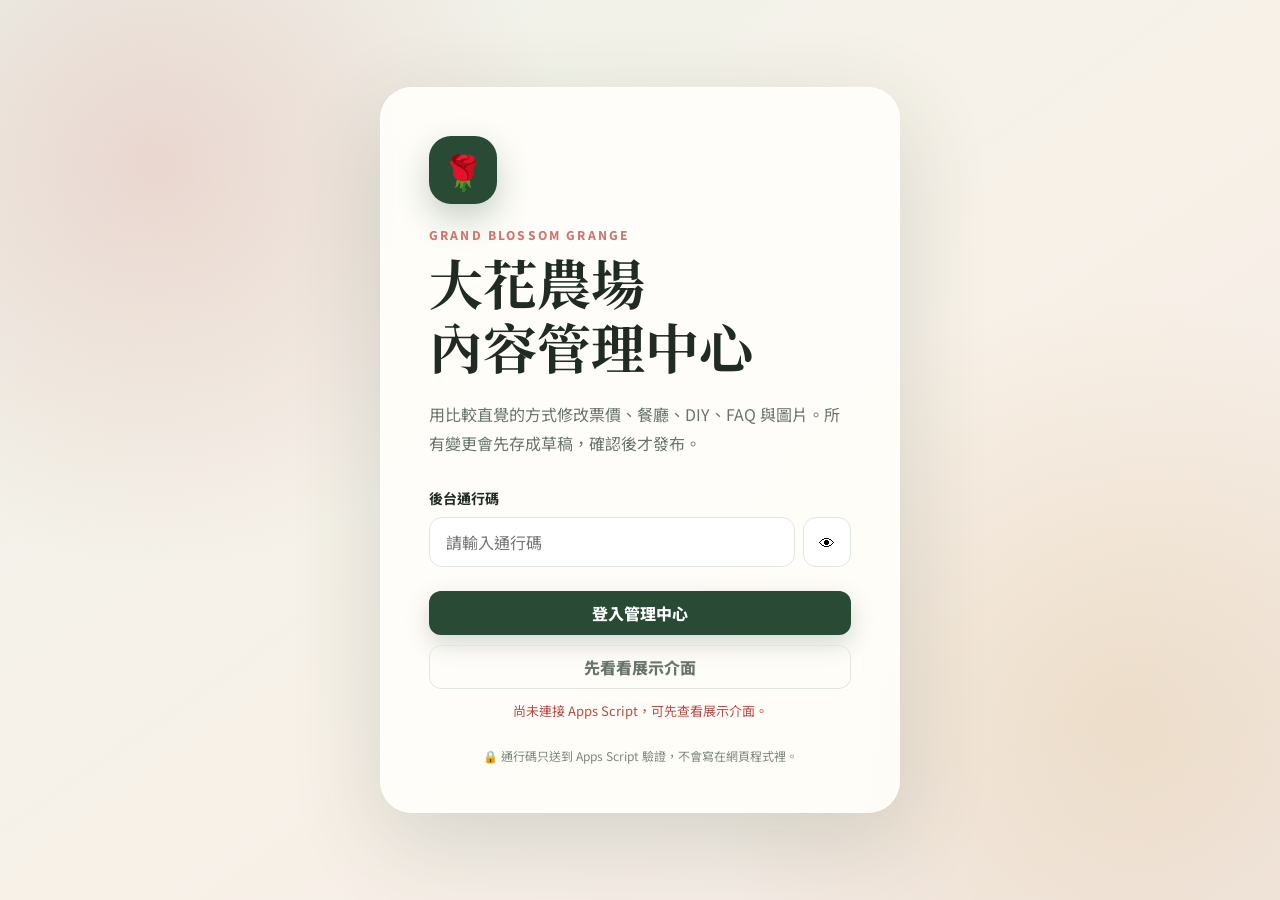
==== admin.html @ 05bc1323 "新增農場專屬內容管理介面" ====
<!DOCTYPE html>
<html lang="zh-Hant">
<head>
    <meta charset="UTF-8">
    <meta name="viewport" content="width=device-width, initial-scale=1.0, viewport-fit=cover">
    <meta name="robots" content="noindex, nofollow">
    <title>大花農場｜內容管理中心</title>
    <link rel="preconnect" href="https://fonts.googleapis.com">
    <link rel="preconnect" href="https://fonts.gstatic.com" crossorigin>
    <link href="https://fonts.googleapis.com/css2?family=Noto+Sans+TC:wght@400;500;600;700;800&family=Noto+Serif+TC:wght@700;900&display=swap" rel="stylesheet">
    <link rel="stylesheet" href="css/admin.css">
</head>
<body>
    <section id="admin-login" class="login-shell" aria-labelledby="login-title">
        <div class="login-card">
            <div class="brand-mark" aria-hidden="true">🌹</div>
            <p class="eyebrow">GRAND BLOSSOM GRANGE</p>
            <h1 id="login-title">大花農場<br>內容管理中心</h1>
            <p class="login-intro">用比較直覺的方式修改票價、餐廳、DIY、FAQ 與圖片。所有變更會先存成草稿，確認後才發布。</p>
            <form id="login-form" class="login-form">
                <label for="admin-passcode">後台通行碼</label>
                <div class="passcode-row">
                    <input id="admin-passcode" name="passcode" type="password" autocomplete="current-password" placeholder="請輸入通行碼" required>
                    <button id="toggle-passcode" class="icon-button" type="button" aria-label="顯示通行碼">👁</button>
                </div>
                <button id="login-button" class="primary-button full-button" type="submit">登入管理中心</button>
                <button id="demo-button" class="ghost-button full-button hidden" type="button">先看看展示介面</button>
                <p id="login-message" class="form-message" role="status"></p>
            </form>
            <p class="security-note">🔒 通行碼只送到 Apps Script 驗證，不會寫在網頁程式裡。</p>
        </div>
    </section>

    <div id="admin-app" class="app-shell hidden">
        <aside class="sidebar">
            <div class="sidebar-brand">
                <span class="sidebar-logo">🌹</span>
                <div><strong>大花農場</strong><small>內容管理中心</small></div>
            </div>
            <nav id="admin-nav" class="side-nav" aria-label="後台分類"></nav>
            <div class="sidebar-help">
                <strong>不知道改哪裡？</strong>
                <p>使用上方搜尋，或從草稿網站點圖片直接跳回欄位。</p>
            </div>
            <button id="logout-button" class="logout-button" type="button">登出</button>
        </aside>

        <div class="workspace">
            <header class="topbar">
                <div>
                    <p id="breadcrumb" class="breadcrumb">管理中心／總覽</p>
                    <h2 id="page-title">網站內容</h2>
                </div>
                <div class="topbar-actions">
                    <span id="connection-badge" class="status-badge">尚未連線</span>
                    <button id="preview-button" class="secondary-button" type="button">👁 草稿預覽</button>
                    <button id="publish-button" class="publish-button" type="button">✅ 發布全部</button>
                </div>
            </header>

            <div id="mobile-nav" class="mobile-nav" aria-label="手機分類"></div>

            <main class="content-area">
                <section class="welcome-panel">
                    <div>
                        <p class="eyebrow">TODAY'S CONTENT</p>
                        <h3>今天想修改什麼？</h3>
                        <p>可以一次改很多項。黃色提示代表草稿尚未發布，正式網站不會立刻改變。</p>
                    </div>
                    <div class="summary-grid">
                        <article><span id="summary-fields">0</span><small>可管理欄位</small></article>
                        <article><span id="summary-dirty">0</span><small>本次修改</small></article>
                        <article><span id="summary-images">0</span><small>圖片欄位</small></article>
                    </div>
                </section>

                <section class="toolbar" aria-label="內容工具">
                    <label class="search-box" for="admin-search"><span>⌕</span><input id="admin-search" type="search" placeholder="搜尋：門票、餐廳、玫瑰花醬、圖片……"></label>
                    <button id="show-dirty-button" class="filter-button" type="button">只看已修改</button>
                </section>

                <section id="editor-heading" class="editor-heading">
                    <div><p id="section-kicker" class="eyebrow">ALL CONTENT</p><h3 id="section-title">全部內容</h3></div>
                    <p id="section-description">選擇左側分類，或直接搜尋要修改的內容。</p>
                </section>

                <div id="editor-content" class="editor-content" aria-live="polite"></div>
                <div id="empty-state" class="empty-state hidden"><span>🌿</span><h3>找不到相符內容</h3><p>換一個關鍵字，或切回「全部內容」看看。</p></div>
            </main>
        </div>

        <footer id="save-bar" class="save-bar">
            <div><strong id="save-count">尚未修改</strong><span id="save-hint">修改後先儲存草稿，再預覽確認。</span></div>
            <button id="discard-button" class="ghost-button" type="button">放棄本次修改</button>
            <button id="save-button" class="primary-button" type="button" disabled>儲存草稿</button>
        </footer>
    </div>

    <div id="confirm-modal" class="modal-backdrop hidden" role="dialog" aria-modal="true" aria-labelledby="confirm-title">
        <div class="confirm-card">
            <button id="confirm-close" class="modal-close" type="button" aria-label="關閉">×</button>
            <div id="confirm-icon" class="confirm-icon">⚠️</div>
            <h2 id="confirm-title">請再次確認</h2>
            <p id="confirm-message"></p>
            <label id="brand-confirm-row" class="confirm-check hidden"><input id="brand-confirm-checkbox" type="checkbox"><span>我已確認這些用語經過 Shao 核決</span></label>
            <div class="confirm-actions"><button id="confirm-cancel" class="ghost-button" type="button">取消</button><button id="confirm-action" class="primary-button" type="button">確定</button></div>
        </div>
    </div>

    <div id="toast" class="toast" role="status" aria-live="polite"></div>

    <script src="js/data.js"></script>
    <script src="js/cloud-config.js"></script>
    <script src="js/admin.js"></script>
</body>
</html>
---- css/admin.css ----
:root {
    --forest: #294b35;
    --forest-dark: #173524;
    --forest-soft: #eaf1e9;
    --rose: #cf746f;
    --rose-soft: #f9e9e5;
    --gold: #c79a47;
    --gold-soft: #fff4cf;
    --ink: #1f2b23;
    --muted: #68746c;
    --line: #dfe6df;
    --canvas: #f4f1ea;
    --paper: #fffefa;
    --danger: #b84b45;
    --shadow: 0 18px 55px rgba(35, 58, 42, .10);
}

* { box-sizing: border-box; }
html { scroll-behavior: smooth; }
body { margin: 0; color: var(--ink); background: var(--canvas); font-family: "Noto Sans TC", sans-serif; }
button, input, textarea, select { font: inherit; }
button { cursor: pointer; }
.hidden { display: none !important; }

.login-shell { min-height: 100vh; display: grid; place-items: center; padding: 32px 18px; background:
    radial-gradient(circle at 12% 18%, rgba(207,116,111,.22), transparent 30%),
    radial-gradient(circle at 88% 80%, rgba(199,154,71,.18), transparent 32%),
    linear-gradient(145deg, #eef3eb 0%, #f8f1e8 55%, #f3e9e5 100%); }
.login-card { width: min(100%, 520px); padding: 48px; border: 1px solid rgba(255,255,255,.85); border-radius: 32px; background: rgba(255,254,250,.92); box-shadow: 0 28px 90px rgba(36,62,43,.16); backdrop-filter: blur(18px); }
.brand-mark { width: 68px; height: 68px; display: grid; place-items: center; margin-bottom: 22px; border-radius: 22px; color: white; background: var(--forest); font-size: 34px; box-shadow: 0 14px 32px rgba(41,75,53,.25); }
.eyebrow { margin: 0 0 7px; color: var(--rose); font-size: 12px; font-weight: 800; letter-spacing: .18em; }
.login-card h1 { margin: 0; font-family: "Noto Serif TC", serif; font-size: clamp(36px, 7vw, 54px); line-height: 1.18; }
.login-intro { margin: 22px 0 30px; color: var(--muted); line-height: 1.8; }
.login-form label { display: block; margin-bottom: 9px; font-size: 14px; font-weight: 700; }
.passcode-row { display: grid; grid-template-columns: 1fr 48px; gap: 8px; margin-bottom: 14px; }
.passcode-row input, .field-control input, .field-control textarea, .field-control select { width: 100%; border: 1.5px solid var(--line); border-radius: 13px; color: var(--ink); background: #fff; outline: none; transition: .2s ease; }
.passcode-row input { min-height: 50px; padding: 0 16px; }
.passcode-row input:focus, .field-control input:focus, .field-control textarea:focus, .field-control select:focus { border-color: var(--forest); box-shadow: 0 0 0 4px rgba(41,75,53,.10); }
.icon-button { border: 1px solid var(--line); border-radius: 13px; background: white; }
.primary-button, .secondary-button, .publish-button, .ghost-button, .filter-button { min-height: 44px; border-radius: 12px; padding: 0 18px; border: 0; font-weight: 800; transition: transform .18s ease, box-shadow .18s ease, opacity .18s ease; }
.primary-button { color: #fff; background: var(--forest); box-shadow: 0 9px 24px rgba(41,75,53,.20); }
.primary-button:hover, .publish-button:hover { transform: translateY(-1px); }
.primary-button:disabled { opacity: .42; cursor: not-allowed; transform: none; box-shadow: none; }
.secondary-button { color: var(--forest); background: var(--forest-soft); }
.publish-button { color: #fff; background: var(--rose); box-shadow: 0 9px 24px rgba(207,116,111,.22); }
.ghost-button { color: var(--muted); border: 1px solid var(--line); background: transparent; }
.full-button { width: 100%; margin-top: 10px; }
.form-message { min-height: 22px; margin: 12px 0 0; color: var(--danger); font-size: 13px; text-align: center; }
.security-note { margin: 24px 0 0; color: #7c877f; font-size: 12px; text-align: center; }

.app-shell { min-height: 100vh; }
.sidebar { position: fixed; inset: 0 auto 0 0; z-index: 30; width: 260px; display: flex; flex-direction: column; padding: 26px 18px 20px; color: #fff; background: linear-gradient(180deg, var(--forest-dark), #244832); }
.sidebar-brand { display: flex; align-items: center; gap: 12px; padding: 0 10px 24px; border-bottom: 1px solid rgba(255,255,255,.12); }
.sidebar-logo { width: 44px; height: 44px; display: grid; place-items: center; border-radius: 14px; background: rgba(255,255,255,.11); font-size: 24px; }
.sidebar-brand strong, .sidebar-brand small { display: block; }
.sidebar-brand strong { font-family: "Noto Serif TC", serif; font-size: 19px; }
.sidebar-brand small { margin-top: 2px; color: rgba(255,255,255,.6); font-size: 11px; }
.side-nav { display: grid; gap: 5px; margin: 20px 0; overflow-y: auto; }
.nav-button { width: 100%; display: flex; align-items: center; gap: 12px; min-height: 46px; padding: 0 13px; color: rgba(255,255,255,.72); border: 0; border-radius: 12px; background: transparent; text-align: left; font-weight: 700; }
.nav-button:hover, .nav-button.active { color: white; background: rgba(255,255,255,.12); }
.nav-button .nav-count { margin-left: auto; padding: 2px 7px; border-radius: 99px; color: rgba(255,255,255,.72); background: rgba(255,255,255,.10); font-size: 11px; }
.sidebar-help { margin-top: auto; padding: 16px; border: 1px solid rgba(255,255,255,.12); border-radius: 16px; background: rgba(255,255,255,.07); }
.sidebar-help strong { font-size: 13px; }
.sidebar-help p { margin: 6px 0 0; color: rgba(255,255,255,.62); font-size: 11px; line-height: 1.6; }
.logout-button { margin-top: 12px; min-height: 42px; color: rgba(255,255,255,.7); border: 0; border-radius: 11px; background: transparent; font-weight: 700; }

.workspace { min-height: 100vh; margin-left: 260px; padding-bottom: 100px; }
.topbar { position: sticky; top: 0; z-index: 20; min-height: 84px; display: flex; justify-content: space-between; align-items: center; gap: 20px; padding: 16px 34px; border-bottom: 1px solid rgba(42,71,51,.10); background: rgba(244,241,234,.91); backdrop-filter: blur(15px); }
.breadcrumb { margin: 0 0 2px; color: var(--muted); font-size: 11px; font-weight: 700; }
.topbar h2 { margin: 0; font-family: "Noto Serif TC", serif; font-size: 26px; }
.topbar-actions { display: flex; align-items: center; gap: 9px; }
.status-badge { padding: 8px 11px; border-radius: 99px; color: #6b5700; background: var(--gold-soft); font-size: 12px; font-weight: 800; }
.status-badge.connected { color: var(--forest); background: var(--forest-soft); }
.status-badge.demo { color: #765c22; background: #fff0c7; }
.mobile-nav { display: none; }
.content-area { width: min(1180px, calc(100% - 52px)); margin: 28px auto; }
.welcome-panel { display: flex; justify-content: space-between; align-items: center; gap: 30px; padding: 30px 34px; border-radius: 24px; color: white; background:
    radial-gradient(circle at 85% 20%, rgba(255,255,255,.15), transparent 26%),
    linear-gradient(135deg, #345f42, #1e432e); box-shadow: var(--shadow); }
.welcome-panel h3 { margin: 2px 0 8px; font-family: "Noto Serif TC", serif; font-size: 29px; }
.welcome-panel p:not(.eyebrow) { max-width: 580px; margin: 0; color: rgba(255,255,255,.68); font-size: 13px; line-height: 1.7; }
.summary-grid { display: grid; grid-template-columns: repeat(3, 90px); gap: 10px; }
.summary-grid article { display: grid; place-items: center; min-height: 78px; padding: 8px; border: 1px solid rgba(255,255,255,.12); border-radius: 16px; background: rgba(255,255,255,.08); }
.summary-grid span { font: 900 24px/1 "Noto Serif TC", serif; }
.summary-grid small { color: rgba(255,255,255,.64); font-size: 10px; }
.toolbar { display: flex; gap: 12px; margin: 24px 0; }
.search-box { flex: 1; min-height: 50px; display: flex; align-items: center; gap: 10px; padding: 0 16px; border: 1px solid var(--line); border-radius: 14px; background: var(--paper); box-shadow: 0 7px 22px rgba(36,58,43,.04); }
.search-box span { color: var(--muted); font-size: 23px; }
.search-box input { width: 100%; border: 0; outline: 0; background: transparent; }
.filter-button { color: var(--forest); border: 1px solid var(--line); background: var(--paper); }
.filter-button.active { color: white; background: var(--forest); }
.editor-heading { display: flex; justify-content: space-between; align-items: end; gap: 20px; margin: 30px 4px 16px; }
.editor-heading h3 { margin: 0; font: 900 28px/1.2 "Noto Serif TC", serif; }
.editor-heading > p { max-width: 480px; margin: 0; color: var(--muted); font-size: 13px; text-align: right; }
.editor-content { display: grid; gap: 16px; }
.section-block { display: grid; gap: 14px; }
.subsection-title { display: flex; align-items: center; gap: 10px; margin: 18px 4px 0; color: var(--forest); font: 800 15px/1.4 "Noto Sans TC", sans-serif; }
.subsection-title::after { content: ""; height: 1px; flex: 1; background: var(--line); }
.field-card { position: relative; display: grid; grid-template-columns: minmax(190px, .65fr) minmax(300px, 1.35fr); gap: 22px; padding: 22px; border: 1px solid var(--line); border-radius: 18px; background: var(--paper); box-shadow: 0 8px 24px rgba(34,54,41,.035); transition: border-color .2s, box-shadow .2s; }
.field-card.changed { border-color: #dfb855; box-shadow: 0 0 0 3px rgba(223,184,85,.12); }
.field-card.brand-warning { border-color: var(--rose); }
.diy-card.changed, .faq-card.changed { border-color: #dfb855; box-shadow: 0 0 0 3px rgba(223,184,85,.12); }
.diy-card.brand-warning, .faq-card.brand-warning { border-color: var(--rose); }
.field-meta { min-width: 0; }
.field-meta h4 { margin: 0 0 7px; font-size: 15px; }
.field-meta .item-name { margin: 0 0 8px; color: var(--muted); font-size: 11px; }
.field-meta .official-value { display: block; padding: 8px 10px; border-radius: 9px; color: #78827b; background: #f2f4f1; font-size: 11px; line-height: 1.5; overflow-wrap: anywhere; }
.field-meta .official-value::before { content: "目前正式："; font-weight: 800; }
.field-control { min-width: 0; }
.field-control input, .field-control textarea, .field-control select { padding: 12px 14px; font-size: 14px; }
.field-control textarea { min-height: 104px; resize: vertical; line-height: 1.7; }
.field-help { margin: 7px 2px 0; color: var(--muted); font-size: 11px; line-height: 1.55; }
.field-warning { margin: 8px 0 0; padding: 8px 10px; border-radius: 9px; color: #8a3430; background: var(--rose-soft); font-size: 11px; font-weight: 700; }
.required-dot { color: var(--rose); }
.switch-row { min-height: 48px; display: flex; align-items: center; gap: 11px; }
.switch { position: relative; width: 48px; height: 27px; flex: 0 0 auto; }
.switch input { position: absolute; opacity: 0; }
.switch span { position: absolute; inset: 0; border-radius: 99px; background: #cbd4cc; transition: .2s; }
.switch span::after { content: ""; position: absolute; top: 3px; left: 3px; width: 21px; height: 21px; border-radius: 50%; background: white; box-shadow: 0 2px 6px rgba(0,0,0,.2); transition: .2s; }
.switch input:checked + span { background: var(--forest); }
.switch input:checked + span::after { transform: translateX(21px); }
.image-field { display: grid; grid-template-columns: 128px 1fr; gap: 14px; }
.image-preview { width: 128px; height: 96px; display: grid; place-items: center; overflow: hidden; border: 1px dashed #bcc9bf; border-radius: 13px; color: #849088; background: #edf2ed; font-size: 11px; }
.image-preview img { width: 100%; height: 100%; object-fit: cover; }
.image-preview img.invalid { display: none; }

.diy-grid { display: grid; grid-template-columns: repeat(2, minmax(0,1fr)); gap: 16px; }
.diy-card, .faq-card { overflow: hidden; border: 1px solid var(--line); border-radius: 20px; background: var(--paper); box-shadow: 0 9px 28px rgba(34,54,41,.04); }
.diy-card.disabled-card { opacity: .72; }
.diy-card-header, .faq-card-header { display: flex; justify-content: space-between; align-items: center; gap: 12px; padding: 17px 20px; background: var(--forest-soft); }
.diy-card-header h4, .faq-card-header h4 { margin: 0; font-size: 15px; }
.diy-card-body, .faq-card-body { display: grid; gap: 14px; padding: 18px 20px; }
.compact-field label { display: block; margin-bottom: 6px; color: var(--muted); font-size: 11px; font-weight: 800; }
.compact-field input, .compact-field textarea { width: 100%; padding: 11px 12px; border: 1px solid var(--line); border-radius: 11px; outline: none; background: white; }
.compact-field textarea { min-height: 92px; resize: vertical; line-height: 1.6; }
.compact-field input:focus, .compact-field textarea:focus { border-color: var(--forest); box-shadow: 0 0 0 3px rgba(41,75,53,.09); }
.two-column-fields { display: grid; grid-template-columns: 1fr 1fr; gap: 10px; }
.card-footer { display: flex; justify-content: space-between; align-items: center; padding: 13px 20px; border-top: 1px solid var(--line); color: var(--muted); font-size: 11px; }
.danger-link { color: var(--danger); border: 0; background: transparent; font-weight: 800; }
.add-card-button { min-height: 120px; border: 2px dashed #b8c8bb; border-radius: 20px; color: var(--forest); background: rgba(255,255,255,.46); font-weight: 800; }
.faq-card-header { align-items: flex-start; }
.faq-number { min-width: 32px; height: 32px; display: grid; place-items: center; border-radius: 10px; color: white; background: var(--forest); font-size: 12px; }
.faq-title-wrap { flex: 1; }
.faq-title-wrap small { display: block; margin-bottom: 3px; color: var(--rose); font-weight: 800; }
.faq-question-field { padding: 13px; border-radius: 13px; background: var(--forest-soft); }
.faq-answer-field { padding: 13px; border-radius: 13px; background: var(--gold-soft); }
.image-grid { display: grid; grid-template-columns: repeat(2, minmax(0,1fr)); gap: 14px; }
.image-grid .field-card { grid-template-columns: 1fr; }
.empty-state { padding: 70px 20px; text-align: center; color: var(--muted); }
.empty-state span { font-size: 42px; }
.empty-state h3 { margin: 12px 0 5px; color: var(--ink); }

.save-bar { position: fixed; z-index: 40; left: 284px; right: 24px; bottom: 18px; min-height: 70px; display: flex; align-items: center; gap: 12px; padding: 12px 14px 12px 20px; border: 1px solid rgba(41,75,53,.14); border-radius: 19px; background: rgba(255,254,250,.96); box-shadow: 0 16px 46px rgba(35,54,42,.18); backdrop-filter: blur(16px); }
.save-bar > div { flex: 1; }
.save-bar strong, .save-bar span { display: block; }
.save-bar strong { font-size: 13px; }
.save-bar span { margin-top: 2px; color: var(--muted); font-size: 10px; }
.modal-backdrop { position: fixed; inset: 0; z-index: 100; display: grid; place-items: center; padding: 18px; background: rgba(18,34,24,.64); backdrop-filter: blur(7px); }
.confirm-card { position: relative; width: min(100%, 480px); padding: 34px; border-radius: 24px; background: var(--paper); box-shadow: 0 28px 90px rgba(0,0,0,.25); text-align: center; }
.modal-close { position: absolute; top: 12px; right: 14px; width: 36px; height: 36px; border: 0; border-radius: 50%; background: #eff2ee; font-size: 21px; }
.confirm-icon { font-size: 40px; }
.confirm-card h2 { margin: 8px 0; font: 900 25px "Noto Serif TC", serif; }
.confirm-card > p { margin: 0; color: var(--muted); line-height: 1.75; }
.confirm-check { display: flex; gap: 10px; align-items: flex-start; margin: 20px 0 0; padding: 13px; border-radius: 12px; color: #7d342f; background: var(--rose-soft); font-size: 13px; text-align: left; }
.confirm-actions { display: grid; grid-template-columns: 1fr 1fr; gap: 10px; margin-top: 24px; }
.toast { position: fixed; z-index: 120; left: 50%; bottom: 105px; max-width: min(92vw, 520px); transform: translate(-50%, 20px); padding: 13px 18px; border-radius: 12px; color: white; background: var(--forest-dark); box-shadow: 0 12px 36px rgba(0,0,0,.22); font-size: 13px; font-weight: 700; opacity: 0; pointer-events: none; transition: .25s; }
.toast.show { transform: translate(-50%, 0); opacity: 1; }
.toast.error { background: var(--danger); }

@media (max-width: 980px) {
    .sidebar { display: none; }
    .workspace { margin-left: 0; }
    .topbar { padding: 14px 18px; }
    .mobile-nav { position: sticky; top: 78px; z-index: 18; display: flex; gap: 7px; padding: 9px 16px; overflow-x: auto; border-bottom: 1px solid var(--line); background: rgba(244,241,234,.96); }
    .mobile-nav .nav-button { width: auto; min-width: max-content; min-height: 38px; padding: 0 13px; color: var(--muted); background: var(--paper); border: 1px solid var(--line); }
    .mobile-nav .nav-button.active { color: white; background: var(--forest); }
    .mobile-nav .nav-count { display: none; }
    .save-bar { left: 14px; right: 14px; bottom: 12px; }
}

@media (max-width: 720px) {
    .login-card { padding: 34px 24px; border-radius: 25px; }
    .topbar { min-height: 72px; }
    .topbar h2 { font-size: 21px; }
    .topbar-actions .status-badge { display: none; }
    .topbar-actions .secondary-button { width: 42px; min-height: 40px; padding: 0; display: grid; place-items: center; overflow: hidden; font-size: 0; }
    .topbar-actions .secondary-button::after { content: "👁"; font-size: 16px; }
    .publish-button { min-height: 40px; padding: 0 13px; font-size: 12px; }
    .mobile-nav { top: 72px; }
    .content-area { width: min(100% - 26px, 1180px); margin-top: 16px; }
    .welcome-panel { display: block; padding: 24px 20px; }
    .welcome-panel h3 { font-size: 24px; }
    .summary-grid { grid-template-columns: repeat(3, 1fr); margin-top: 20px; }
    .toolbar { position: sticky; top: 120px; z-index: 15; padding: 8px 0; background: var(--canvas); }
    .filter-button { padding: 0 12px; font-size: 0; }
    .filter-button::after { content: "已修改"; font-size: 11px; }
    .editor-heading { display: block; }
    .editor-heading > p { margin-top: 8px; text-align: left; }
    .field-card { grid-template-columns: 1fr; gap: 13px; padding: 17px; }
    .field-meta .official-value { max-height: 70px; overflow: auto; }
    .diy-grid, .image-grid { grid-template-columns: 1fr; }
    .image-field { grid-template-columns: 90px 1fr; }
    .image-preview { width: 90px; height: 78px; }
    .save-bar { min-height: 64px; padding-left: 14px; }
    .save-bar #save-hint, .save-bar #discard-button { display: none; }
    .save-bar .primary-button { min-width: 118px; }
}

@media (prefers-reduced-motion: reduce) {
    *, *::before, *::after { scroll-behavior: auto !important; transition: none !important; animation: none !important; }
}
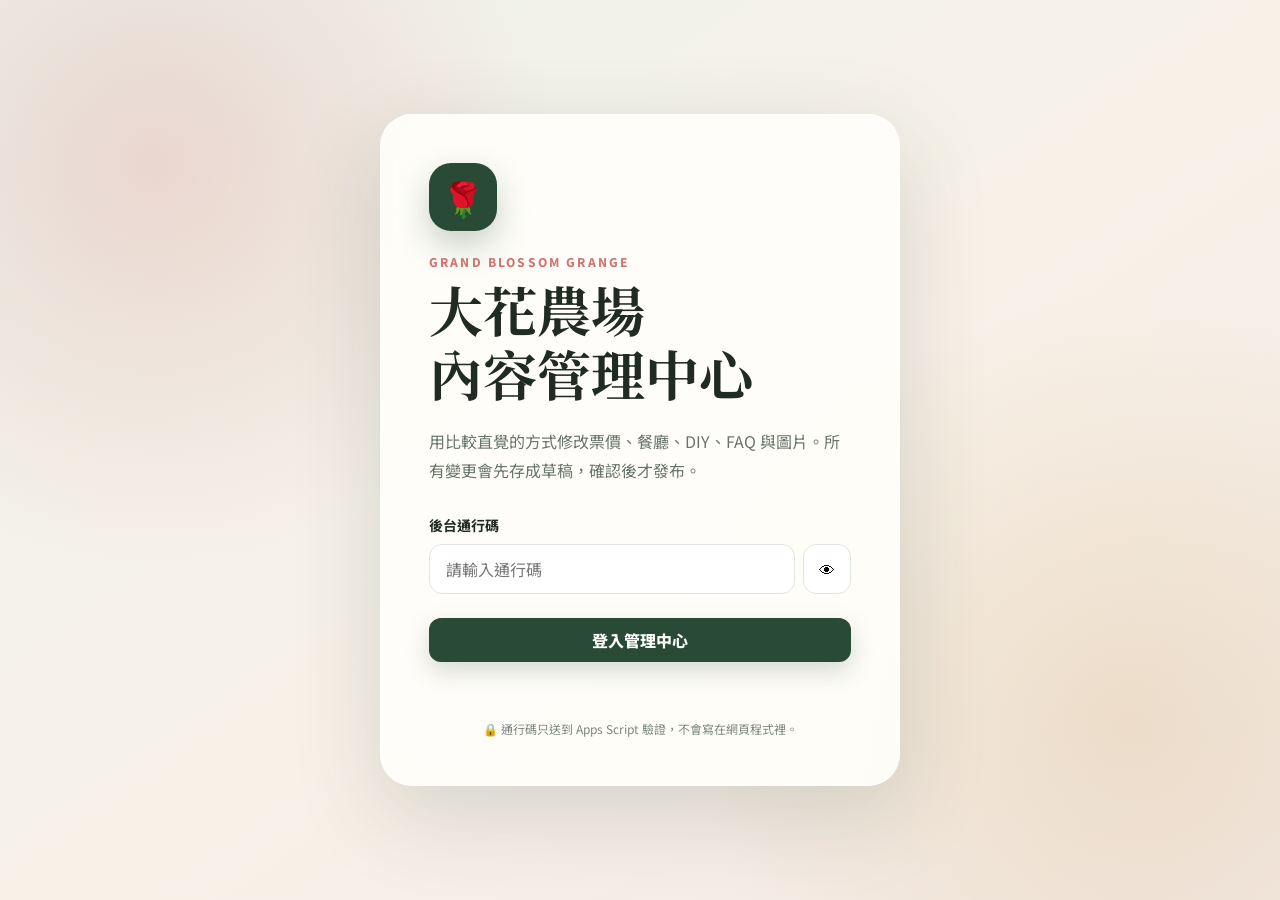
==== commit d04c8d61: "feat: 後台偵測清單並啟動逐步導覽（進度／上一／下一／完成／略過／離開）" ====
--- a/admin.html
+++ b/admin.html
@@ -35,14 +35,15 @@
         <aside class="sidebar">
             <div class="sidebar-brand">
                 <span class="sidebar-logo">🌹</span>
-                <div><strong>大花農場</strong><small>內容管理中心</small></div>
+                <div class="sidebar-brand-text"><strong>大花農場</strong><small>內容管理中心</small></div>
+                <button id="sidebar-toggle" class="sidebar-toggle" type="button" aria-label="收合側邊欄" aria-expanded="true" title="收合側邊欄">‹</button>
             </div>
             <nav id="admin-nav" class="side-nav" aria-label="後台分類"></nav>
             <div class="sidebar-help">
                 <strong>不知道改哪裡？</strong>
                 <p>使用上方搜尋，或從草稿網站點圖片直接跳回欄位。</p>
             </div>
-            <button id="logout-button" class="logout-button" type="button">登出</button>
+            <button id="logout-button" class="logout-button" type="button"><span aria-hidden="true">↪</span><span class="logout-text">登出</span></button>
         </aside>
 
         <div class="workspace">
@@ -58,7 +59,7 @@
                 </div>
             </header>
 
-            <div id="mobile-nav" class="mobile-nav" aria-label="手機分類"></div>
+            <nav id="mobile-nav" class="mobile-nav" aria-label="手機分類"></nav>
 
             <main class="content-area">
                 <section class="welcome-panel">
@@ -96,7 +97,27 @@
         </footer>
     </div>
 
-    <div id="confirm-modal" class="modal-backdrop hidden" role="dialog" aria-modal="true" aria-labelledby="confirm-title">
+    <aside id="image-task-tour" class="image-task-tour hidden" aria-live="polite" aria-label="圖片修改清單導覽">
+        <div class="image-task-tour-head">
+            <div><small id="image-task-tour-progress">修改清單導覽</small><h2 id="image-task-tour-title">圖片修改任務</h2></div>
+            <button id="image-task-tour-close" type="button" aria-label="離開導覽">×</button>
+        </div>
+        <div class="image-task-tour-body">
+            <div id="image-task-tour-preview" class="image-task-tour-preview"><span>圖片預覽</span></div>
+            <p id="image-task-tour-location" class="image-task-tour-location"></p>
+            <p id="image-task-tour-hint" class="image-task-tour-hint">貼上新的圖片網址（https:// 開頭），改完按「完成這項」。</p>
+            <p id="image-task-tour-error" class="image-task-tour-error hidden"></p>
+        </div>
+        <div class="image-task-tour-actions">
+            <button id="image-task-tour-prev" class="ghost-button" type="button">上一項</button>
+            <button id="image-task-tour-done" class="primary-button" type="button">完成這項</button>
+            <button id="image-task-tour-skip" class="ghost-button" type="button">略過</button>
+            <button id="image-task-tour-next" class="ghost-button" type="button">下一項</button>
+            <button id="image-task-tour-remove" class="danger-button hidden" type="button">從清單移除</button>
+        </div>
+    </aside>
+
+    <div id="confirm-modal" class="modal-backdrop hidden" role="dialog" aria-modal="true" aria-labelledby="confirm-title" aria-describedby="confirm-message">
         <div class="confirm-card">
             <button id="confirm-close" class="modal-close" type="button" aria-label="關閉">×</button>
             <div id="confirm-icon" class="confirm-icon">⚠️</div>
@@ -110,7 +131,9 @@
     <div id="toast" class="toast" role="status" aria-live="polite"></div>
 
     <script src="js/data.js"></script>
+    <script src="js/data-modals.js"></script>
     <script src="js/cloud-config.js"></script>
+    <script src="js/image-tasks.js"></script>
     <script src="js/admin.js"></script>
 </body>
 </html>
--- a/css/admin.css
+++ b/css/admin.css
@@ -16,8 +16,8 @@
 }
 
 * { box-sizing: border-box; }
-html { scroll-behavior: smooth; }
-body { margin: 0; color: var(--ink); background: var(--canvas); font-family: "Noto Sans TC", sans-serif; }
+html { max-width: 100%; overflow-x: clip; scroll-behavior: smooth; }
+body { max-width: 100%; margin: 0; overflow-x: clip; color: var(--ink); background: var(--canvas); font-family: "Noto Sans TC", sans-serif; }
 button, input, textarea, select { font: inherit; }
 button { cursor: pointer; }
 .hidden { display: none !important; }
@@ -49,13 +49,21 @@
 .security-note { margin: 24px 0 0; color: #7c877f; font-size: 12px; text-align: center; }
 
 .app-shell { min-height: 100vh; }
-.sidebar { position: fixed; inset: 0 auto 0 0; z-index: 30; width: 260px; display: flex; flex-direction: column; padding: 26px 18px 20px; color: #fff; background: linear-gradient(180deg, var(--forest-dark), #244832); }
+.sidebar { position: fixed; inset: 0 auto 0 0; z-index: 30; width: 260px; display: flex; flex-direction: column; padding: 26px 18px 20px; color: #fff; background: linear-gradient(180deg, var(--forest-dark), #244832); transition: width .22s ease, padding .22s ease; }
 .sidebar-brand { display: flex; align-items: center; gap: 12px; padding: 0 10px 24px; border-bottom: 1px solid rgba(255,255,255,.12); }
 .sidebar-logo { width: 44px; height: 44px; display: grid; place-items: center; border-radius: 14px; background: rgba(255,255,255,.11); font-size: 24px; }
+.sidebar-brand-text { min-width: 0; flex: 1; white-space: nowrap; overflow: hidden; }
 .sidebar-brand strong, .sidebar-brand small { display: block; }
 .sidebar-brand strong { font-family: "Noto Serif TC", serif; font-size: 19px; }
 .sidebar-brand small { margin-top: 2px; color: rgba(255,255,255,.6); font-size: 11px; }
-.side-nav { display: grid; gap: 5px; margin: 20px 0; overflow-y: auto; }
+.sidebar-toggle { width: 44px; height: 44px; flex: 0 0 auto; display: grid; place-items: center; border: 1px solid rgba(255,255,255,.16); border-radius: 12px; color: #fff; background: rgba(255,255,255,.08); font-size: 22px; line-height: 1; }
+.sidebar-toggle:hover { background: rgba(255,255,255,.15); }
+.side-nav { display: grid; gap: 5px; margin: 20px 0; padding-right: 2px; overflow-y: auto; scrollbar-width: thin; scrollbar-color: transparent transparent; }
+.sidebar:hover .side-nav { scrollbar-color: rgba(255,255,255,.26) transparent; }
+.side-nav::-webkit-scrollbar { width: 5px; }
+.side-nav::-webkit-scrollbar-track { background: transparent; }
+.side-nav::-webkit-scrollbar-thumb { border-radius: 99px; background: transparent; }
+.sidebar:hover .side-nav::-webkit-scrollbar-thumb { background: rgba(255,255,255,.26); }
 .nav-button { width: 100%; display: flex; align-items: center; gap: 12px; min-height: 46px; padding: 0 13px; color: rgba(255,255,255,.72); border: 0; border-radius: 12px; background: transparent; text-align: left; font-weight: 700; }
 .nav-button:hover, .nav-button.active { color: white; background: rgba(255,255,255,.12); }
 .nav-button .nav-count { margin-left: auto; padding: 2px 7px; border-radius: 99px; color: rgba(255,255,255,.72); background: rgba(255,255,255,.10); font-size: 11px; }
@@ -64,7 +72,7 @@
 .sidebar-help p { margin: 6px 0 0; color: rgba(255,255,255,.62); font-size: 11px; line-height: 1.6; }
 .logout-button { margin-top: 12px; min-height: 42px; color: rgba(255,255,255,.7); border: 0; border-radius: 11px; background: transparent; font-weight: 700; }
 
-.workspace { min-height: 100vh; margin-left: 260px; padding-bottom: 100px; }
+.workspace { min-width: 0; min-height: 100vh; margin-left: 260px; padding-bottom: 100px; overflow-x: clip; transition: margin-left .22s ease; }
 .topbar { position: sticky; top: 0; z-index: 20; min-height: 84px; display: flex; justify-content: space-between; align-items: center; gap: 20px; padding: 16px 34px; border-bottom: 1px solid rgba(42,71,51,.10); background: rgba(244,241,234,.91); backdrop-filter: blur(15px); }
 .breadcrumb { margin: 0 0 2px; color: var(--muted); font-size: 11px; font-weight: 700; }
 .topbar h2 { margin: 0; font-family: "Noto Serif TC", serif; font-size: 26px; }
@@ -73,6 +81,7 @@
 .status-badge.connected { color: var(--forest); background: var(--forest-soft); }
 .status-badge.demo { color: #765c22; background: #fff0c7; }
 .mobile-nav { display: none; }
+.mobile-nav-hint { display: none; }
 .content-area { width: min(1180px, calc(100% - 52px)); margin: 28px auto; }
 .welcome-panel { display: flex; justify-content: space-between; align-items: center; gap: 30px; padding: 30px 34px; border-radius: 24px; color: white; background:
     radial-gradient(circle at 85% 20%, rgba(255,255,255,.15), transparent 26%),
@@ -138,14 +147,60 @@
 .card-footer { display: flex; justify-content: space-between; align-items: center; padding: 13px 20px; border-top: 1px solid var(--line); color: var(--muted); font-size: 11px; }
 .danger-link { color: var(--danger); border: 0; background: transparent; font-weight: 800; }
 .add-card-button { min-height: 120px; border: 2px dashed #b8c8bb; border-radius: 20px; color: var(--forest); background: rgba(255,255,255,.46); font-weight: 800; }
+.add-card-button small { display: block; margin-top: 5px; color: var(--muted); font-size: 10px; font-weight: 600; }
 .faq-card-header { align-items: flex-start; }
+.faq-category-wrap { position: sticky; top: 86px; z-index: 14; padding: 14px; border: 1px solid var(--line); border-radius: 18px; background: rgba(255,254,250,.96); box-shadow: 0 10px 30px rgba(34,54,41,.07); backdrop-filter: blur(14px); }
+.faq-category-heading { display: flex; justify-content: space-between; align-items: center; gap: 15px; margin: 0 3px 10px; }
+.faq-category-heading strong { color: var(--forest); font-size: 13px; }
+.faq-category-heading span { color: var(--muted); font-size: 11px; }
+.faq-category-bar { display: flex; flex-wrap: wrap; gap: 8px; max-width: 100%; overflow: visible; }
+.faq-category-button { min-width: 0; max-width: 100%; display: flex; align-items: center; gap: 7px; min-height: 38px; padding: 0 11px; border: 1px solid var(--line); border-radius: 11px; color: var(--forest); background: #fff; font-size: 13px; font-weight: 800; white-space: normal; }
+.faq-category-button small { padding: 2px 6px; border-radius: 99px; color: var(--muted); background: #edf2ed; font-size: 10px; }
+.faq-category-button.active { color: #fff; border-color: var(--forest); background: var(--forest); box-shadow: 0 7px 18px rgba(41,75,53,.18); }
+.faq-category-button.active small { color: #fff; background: rgba(255,255,255,.17); }
 .faq-number { min-width: 32px; height: 32px; display: grid; place-items: center; border-radius: 10px; color: white; background: var(--forest); font-size: 12px; }
 .faq-title-wrap { flex: 1; }
 .faq-title-wrap small { display: block; margin-bottom: 3px; color: var(--rose); font-weight: 800; }
 .faq-question-field { padding: 13px; border-radius: 13px; background: var(--forest-soft); }
 .faq-answer-field { padding: 13px; border-radius: 13px; background: var(--gold-soft); }
-.image-grid { display: grid; grid-template-columns: repeat(2, minmax(0,1fr)); gap: 14px; }
+.faq-table-label { margin: 0 0 10px; color: #71551d; font-size: 11px; font-weight: 800; }
+.faq-table-editor { display: grid; gap: 9px; }
+.faq-table-row { display: grid; grid-template-columns: 65px minmax(100px,.8fr) minmax(120px,1fr) minmax(150px,1.35fr); gap: 9px; align-items: end; padding: 11px; border: 1px solid rgba(179,137,48,.22); border-radius: 11px; background: rgba(255,255,255,.58); }
+.faq-table-row > strong { align-self: center; color: #846520; font-size: 11px; }
+.image-grid { display: grid; grid-template-columns: repeat(auto-fill, minmax(220px, 280px)); justify-content: start; gap: 14px; max-width: 100%; }
 .image-grid .field-card { grid-template-columns: 1fr; }
+.image-category-wrap { margin-bottom: 16px; padding: 16px; border: 1px solid var(--line); border-radius: 18px; background: rgba(255,254,250,.96); box-shadow: 0 10px 30px rgba(34,54,41,.06); }
+.image-category-heading { display: flex; justify-content: space-between; align-items: center; gap: 18px; margin: 0 3px 12px; }
+.image-category-heading > div { display: grid; gap: 3px; }
+.image-category-heading strong { color: var(--forest); font-size: 13px; }
+.image-category-heading span { color: var(--muted); font-size: 11px; }
+.image-preview-legend { padding: 7px 10px; border-radius: 9px; color: #72571b !important; background: var(--gold-soft); font-weight: 700; }
+.image-category-bar { display: flex; flex-wrap: wrap; gap: 8px; max-width: 100%; overflow: visible; }
+.image-category-button { min-width: 0; max-width: 100%; display: flex; align-items: center; gap: 7px; min-height: 38px; padding: 0 11px; border: 1px solid var(--line); border-radius: 11px; color: var(--forest); background: #fff; font-size: 13px; font-weight: 800; white-space: normal; }
+.image-category-button small { padding: 2px 6px; border-radius: 99px; color: var(--muted); background: #edf2ed; font-size: 10px; }
+.image-category-button.active { color: #fff; border-color: var(--forest); background: var(--forest); box-shadow: 0 7px 18px rgba(41,75,53,.18); }
+.image-category-button.active small { color: #fff; background: rgba(255,255,255,.17); }
+.image-manager-grid { gap: 18px; }
+.image-manager-card { min-width: 0; width: 100%; max-width: 280px; overflow: hidden; border: 1px solid var(--line); border-radius: 17px; background: var(--paper); box-shadow: 0 7px 22px rgba(34,54,41,.05); transition: border-color .2s, box-shadow .2s; }
+.image-manager-card.changed { border-color: #dfb855; box-shadow: 0 0 0 3px rgba(223,184,85,.12); }
+.image-manager-preview { width: 100%; max-height: 168px; aspect-ratio: 4 / 3; overflow: hidden; background: #e9eee9; }
+.image-manager-preview a { width: 100%; height: 100%; display: block; }
+.image-manager-preview img { width: 100%; height: 100%; display: block; object-fit: cover; transition: transform .25s ease; }
+.image-manager-preview a:hover img { transform: scale(1.025); }
+.image-manager-preview.empty { display: grid; place-items: center; color: var(--muted); font-size: 12px; }
+.image-manager-preview.invalid { padding: 18px; color: var(--danger); background: var(--rose-soft); text-align: center; line-height: 1.6; }
+.image-manager-body { min-width: 0; display: grid; gap: 9px; padding: 13px; }
+.image-card-meta { display: flex; justify-content: space-between; align-items: center; gap: 10px; }
+.image-card-meta span { padding: 4px 8px; border-radius: 7px; color: var(--forest); background: var(--forest-soft); font-size: 10px; font-weight: 800; }
+.image-card-meta strong { color: #8a6517; font-size: 10px; }
+.image-manager-body h4 { margin: -2px 0 0; font-size: 14px; line-height: 1.45; overflow-wrap: anywhere; }
+.image-location-hint { margin: 0; padding: 8px 9px; border-left: 3px solid var(--gold); border-radius: 0 9px 9px 0; color: #675b41; background: #fff8e5; font-size: 11px; line-height: 1.5; }
+.image-url-field { display: grid; gap: 6px; }
+.image-url-field > span { color: var(--muted); font-size: 11px; font-weight: 800; }
+.image-url-field i { color: var(--rose); font-style: normal; }
+.image-url-field input { min-width: 0; width: 100%; padding: 9px 10px; border: 1px solid var(--line); border-radius: 10px; outline: none; background: #fff; font-size: 11px; }
+.image-url-field input:focus { border-color: var(--forest); box-shadow: 0 0 0 3px rgba(41,75,53,.09); }
+.image-current-value { margin: 0; color: #8a938c; font-size: 10px; line-height: 1.5; overflow-wrap: anywhere; }
 .empty-state { padding: 70px 20px; text-align: center; color: var(--muted); }
 .empty-state span { font-size: 42px; }
 .empty-state h3 { margin: 12px 0 5px; color: var(--ink); }
@@ -155,8 +210,8 @@
 .save-bar strong, .save-bar span { display: block; }
 .save-bar strong { font-size: 13px; }
 .save-bar span { margin-top: 2px; color: var(--muted); font-size: 10px; }
-.modal-backdrop { position: fixed; inset: 0; z-index: 100; display: grid; place-items: center; padding: 18px; background: rgba(18,34,24,.64); backdrop-filter: blur(7px); }
-.confirm-card { position: relative; width: min(100%, 480px); padding: 34px; border-radius: 24px; background: var(--paper); box-shadow: 0 28px 90px rgba(0,0,0,.25); text-align: center; }
+.modal-backdrop { position: fixed; inset: 0; z-index: 100; display: grid; place-items: center; padding: 18px; overflow-y: auto; background: rgba(18,34,24,.64); backdrop-filter: blur(7px); }
+.confirm-card { position: relative; width: min(100%, 480px); max-height: calc(100dvh - 36px); padding: 34px; overflow-y: auto; border-radius: 24px; background: var(--paper); box-shadow: 0 28px 90px rgba(0,0,0,.25); text-align: center; }
 .modal-close { position: absolute; top: 12px; right: 14px; width: 36px; height: 36px; border: 0; border-radius: 50%; background: #eff2ee; font-size: 21px; }
 .confirm-icon { font-size: 40px; }
 .confirm-card h2 { margin: 8px 0; font: 900 25px "Noto Serif TC", serif; }
@@ -167,15 +222,51 @@
 .toast.show { transform: translate(-50%, 0); opacity: 1; }
 .toast.error { background: var(--danger); }
 
+.image-task-tour { position: fixed; z-index: 80; right: 24px; bottom: 104px; width: min(380px, calc(100vw - 48px)); overflow: hidden; border: 1px solid rgba(41,75,53,.2); border-radius: 20px; background: var(--paper); box-shadow: 0 22px 65px rgba(29,48,35,.24); }
+.image-task-tour-head { display: flex; align-items: flex-start; justify-content: space-between; gap: 12px; padding: 17px 18px 13px; color: white; background: var(--forest); }
+.image-task-tour-head small { display: block; margin-bottom: 3px; color: rgba(255,255,255,.72); font-size: 10px; font-weight: 800; letter-spacing: .08em; }
+.image-task-tour-head h2 { margin: 0; color: white; font: 900 19px/1.35 "Noto Serif TC", serif; }
+.image-task-tour-head button { flex: 0 0 auto; width: 34px; height: 34px; border: 1px solid rgba(255,255,255,.25); border-radius: 50%; color: white; background: rgba(255,255,255,.1); font-size: 20px; }
+.image-task-tour-body { display: grid; gap: 10px; padding: 14px 16px; }
+.image-task-tour-preview { width: 100%; height: 142px; display: grid; place-items: center; overflow: hidden; border-radius: 13px; color: var(--muted); background: #e9eee9; font-size: 12px; }
+.image-task-tour-preview img { width: 100%; height: 100%; object-fit: cover; }
+.image-task-tour-location { margin: 0; padding: 9px 10px; border-left: 3px solid var(--gold); border-radius: 0 9px 9px 0; color: #675b41; background: #fff8e5; font-size: 12px; line-height: 1.55; }
+.image-task-tour-hint { margin: 0; color: var(--muted); font-size: 12px; line-height: 1.55; }
+.image-task-tour-error { margin: 0; padding: 9px 10px; border-radius: 9px; color: var(--danger); background: var(--rose-soft); font-size: 12px; line-height: 1.55; }
+.image-task-tour-actions { display: grid; grid-template-columns: repeat(4, 1fr); gap: 7px; padding: 0 16px 16px; }
+.image-task-tour-actions button { min-width: 0; min-height: 38px; padding: 7px; font-size: 11px; }
+.image-task-tour-actions .danger-button { grid-column: 1 / -1; border: 1px solid #dfaaa4; border-radius: 10px; color: var(--danger); background: #fff6f4; font-weight: 800; }
+.image-manager-card.image-task-tour-target { border-color: #d39220; box-shadow: 0 0 0 4px rgba(211,146,32,.18), 0 10px 28px rgba(34,54,41,.1); scroll-margin-block: 150px; }
+
+.app-shell.sidebar-collapsed .sidebar { width: 82px; padding-inline: 12px; }
+.app-shell.sidebar-collapsed .sidebar-brand { justify-content: center; padding-inline: 0; }
+.app-shell.sidebar-collapsed .sidebar-logo { width: 42px; height: 42px; }
+.app-shell.sidebar-collapsed .sidebar-brand-text,
+.app-shell.sidebar-collapsed .nav-button > span:nth-child(2),
+.app-shell.sidebar-collapsed .nav-count,
+.app-shell.sidebar-collapsed .sidebar-help,
+.app-shell.sidebar-collapsed .logout-text { display: none; }
+.app-shell.sidebar-collapsed .sidebar-toggle { position: absolute; top: 66px; left: 38px; width: 44px; height: 44px; border-color: rgba(255,255,255,.22); border-radius: 50%; background: #365e43; font-size: 18px; }
+.app-shell.sidebar-collapsed .side-nav { margin-top: 34px; }
+.app-shell.sidebar-collapsed .nav-button { justify-content: center; padding-inline: 0; font-size: 18px; }
+.app-shell.sidebar-collapsed .logout-button { width: 46px; align-self: center; padding: 0; font-size: 18px; }
+.app-shell.sidebar-collapsed .workspace { margin-left: 82px; }
+.app-shell.sidebar-collapsed .save-bar { left: 106px; }
+
 @media (max-width: 980px) {
     .sidebar { display: none; }
-    .workspace { margin-left: 0; }
+    .workspace { margin-left: 0; padding-bottom: calc(100px + env(safe-area-inset-bottom, 0px)); }
+    .topbar { position: static; }
     .topbar { padding: 14px 18px; }
-    .mobile-nav { position: sticky; top: 78px; z-index: 18; display: flex; gap: 7px; padding: 9px 16px; overflow-x: auto; border-bottom: 1px solid var(--line); background: rgba(244,241,234,.96); }
+    .mobile-nav { position: sticky; top: 0; z-index: 18; display: flex; gap: 7px; padding: 9px 16px; overflow-x: auto; border-bottom: 1px solid var(--line); background: rgba(244,241,234,.96); }
+    .mobile-nav-hint { min-width: max-content; display: grid; place-items: center; padding-right: 5px; color: var(--muted); font-size: 10px; font-weight: 800; }
     .mobile-nav .nav-button { width: auto; min-width: max-content; min-height: 38px; padding: 0 13px; color: var(--muted); background: var(--paper); border: 1px solid var(--line); }
     .mobile-nav .nav-button.active { color: white; background: var(--forest); }
     .mobile-nav .nav-count { display: none; }
-    .save-bar { left: 14px; right: 14px; bottom: 12px; }
+    .save-bar { left: 14px; right: 14px; bottom: calc(12px + env(safe-area-inset-bottom, 0px)); }
+    .faq-category-wrap { position: static; }
+    .app-shell.sidebar-collapsed .workspace { margin-left: 0; }
+    .app-shell.sidebar-collapsed .save-bar { left: 14px; }
 }
 
 @media (max-width: 720px) {
@@ -186,12 +277,12 @@
     .topbar-actions .secondary-button { width: 42px; min-height: 40px; padding: 0; display: grid; place-items: center; overflow: hidden; font-size: 0; }
     .topbar-actions .secondary-button::after { content: "👁"; font-size: 16px; }
     .publish-button { min-height: 40px; padding: 0 13px; font-size: 12px; }
-    .mobile-nav { top: 72px; }
+    .mobile-nav { top: 0; }
     .content-area { width: min(100% - 26px, 1180px); margin-top: 16px; }
     .welcome-panel { display: block; padding: 24px 20px; }
     .welcome-panel h3 { font-size: 24px; }
     .summary-grid { grid-template-columns: repeat(3, 1fr); margin-top: 20px; }
-    .toolbar { position: sticky; top: 120px; z-index: 15; padding: 8px 0; background: var(--canvas); }
+    .toolbar { position: static; padding: 8px 0; background: var(--canvas); }
     .filter-button { padding: 0 12px; font-size: 0; }
     .filter-button::after { content: "已修改"; font-size: 11px; }
     .editor-heading { display: block; }
@@ -199,6 +290,13 @@
     .field-card { grid-template-columns: 1fr; gap: 13px; padding: 17px; }
     .field-meta .official-value { max-height: 70px; overflow: auto; }
     .diy-grid, .image-grid { grid-template-columns: 1fr; }
+    .image-manager-card { max-width: 100%; }
+    .image-category-wrap { padding: 11px; }
+    .image-category-heading { align-items: flex-start; }
+    .image-preview-legend { display: none; }
+    .faq-category-wrap { margin-inline: -2px; padding: 11px; }
+    .faq-category-heading span { display: none; }
+    .faq-table-row { grid-template-columns: 1fr; align-items: stretch; }
     .image-field { grid-template-columns: 90px 1fr; }
     .image-preview { width: 90px; height: 78px; }
     .save-bar { min-height: 64px; padding-left: 14px; }
